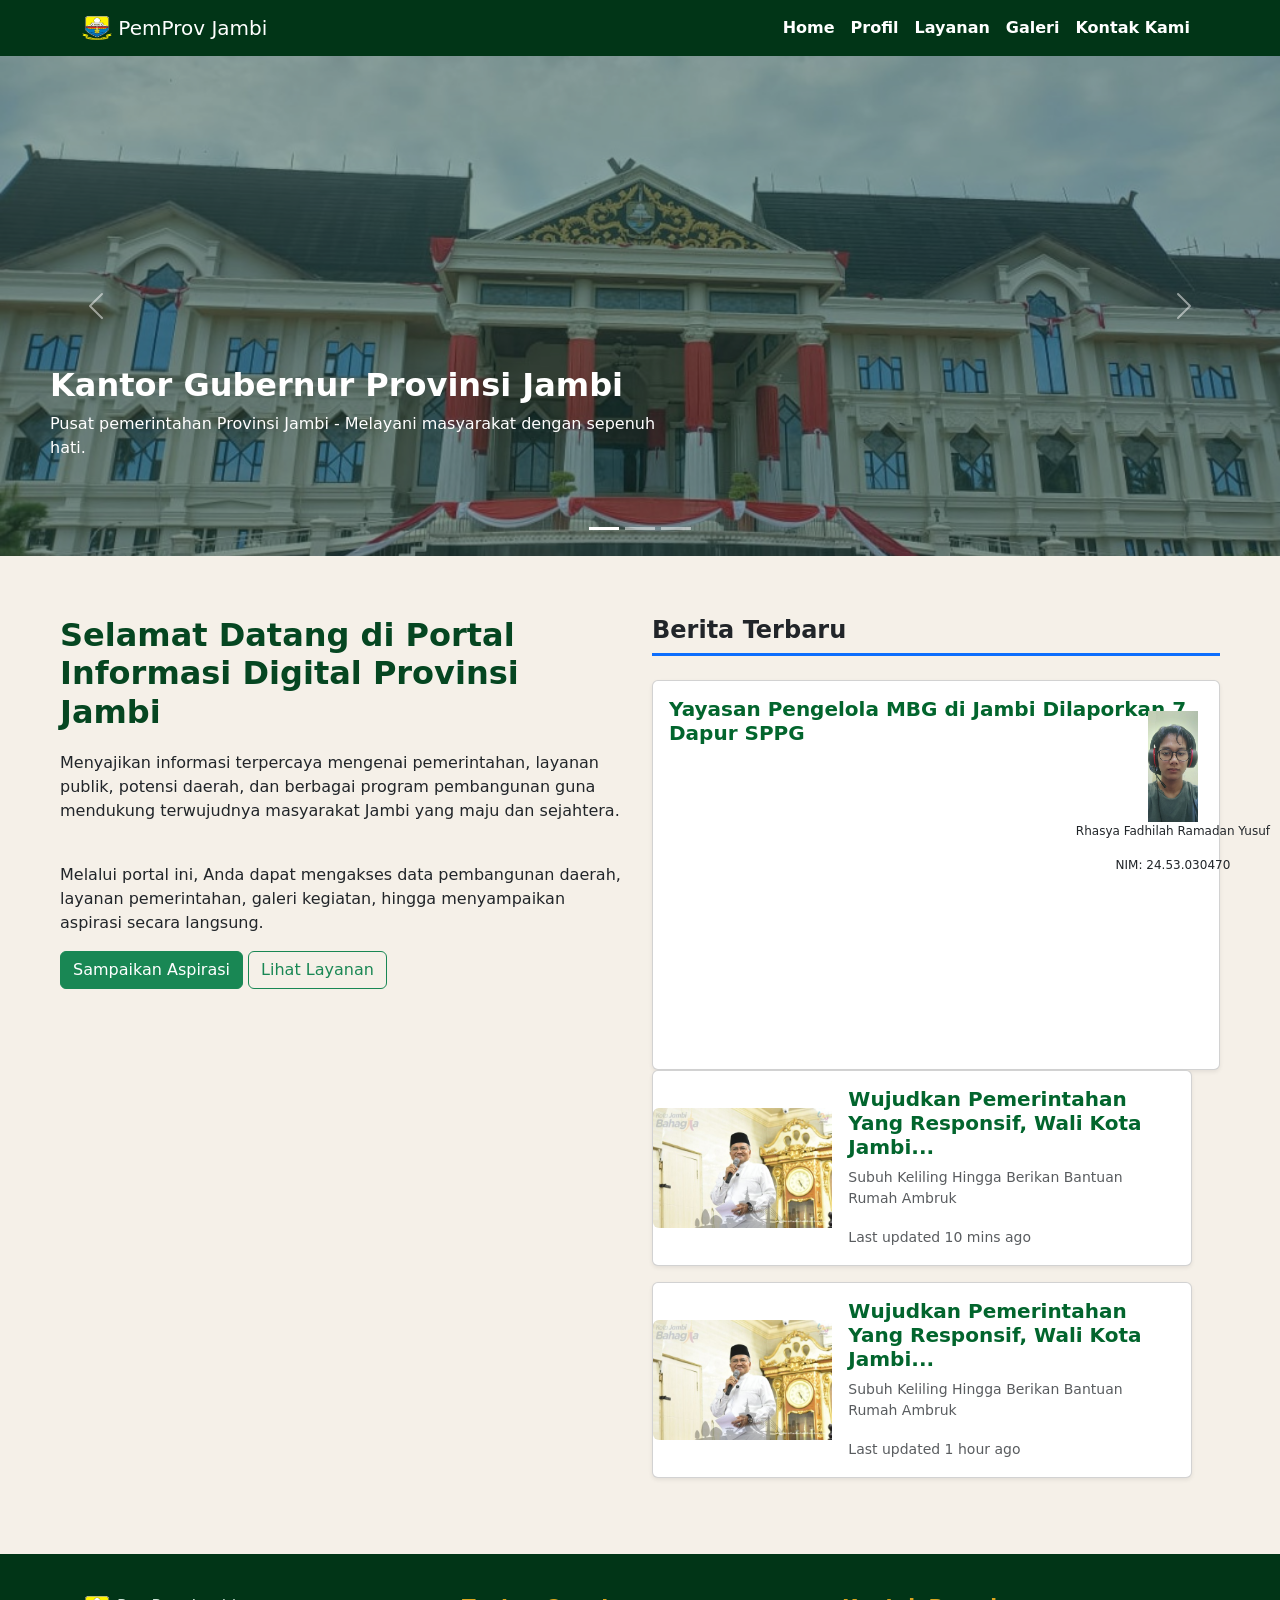
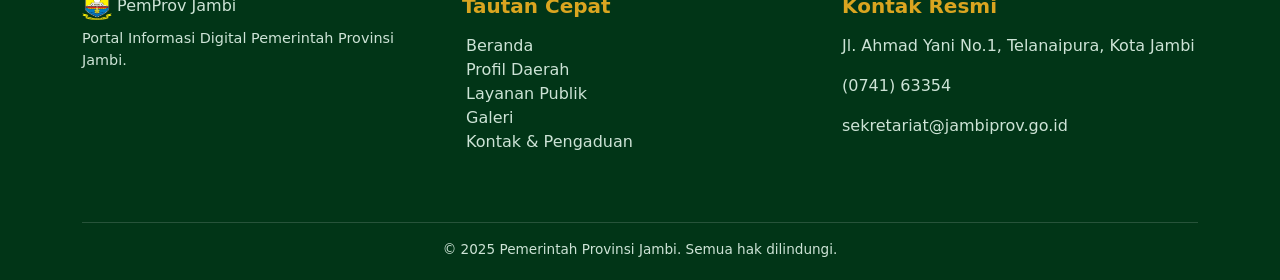
==== index.html @ 4973e969 "Add files via upload" ====
<!doctype html>
<html lang="en">

<head>

    <meta charset="utf-8">
    <meta name="viewport" content="width=device-width, initial-scale=1">
    <link href="https://cdn.jsdelivr.net/npm/bootstrap@5.0.2/dist/css/bootstrap.min.css" rel="stylesheet"
        integrity="sha384-EVSTQN3/azprG1Anm3QDgpJLIm9Nao0Yz1ztcQTwFspd3yD65VohhpuuCOmLASjC" crossorigin="anonymous">
    <link rel="stylesheet" href="style.css">
    <link rel="shortcut icon" href="gambar/logo provinsi.png">
    <title>index</title>
</head>

<body>
    <nav class="navbar navbar-expand-lg navbar-dark">
        <div class="container">
            <a class="navbar-brand" href="index.html">
                <img src="gambar/logo provinsi.png" alt="Logo" width="30" height="24"
                    class="d-inline-block align-text-top">
                PemProv Jambi
            </a>
            <button class="navbar-toggler" type="button" data-bs-toggle="collapse" data-bs-target="#navbarNav"
                aria-controls="navbarNav" aria-expanded="false" aria-label="Toggle navigation">
                <span class="navbar-toggler-icon"></span>
            </button>
            <div class="collapse navbar-collapse" id="navbarNav">
                <ul class="navbar-nav ms-auto">
                    <li class="nav-item">
                        <a class="nav-link active" aria-current="page" href="index.html">Home</a>
                    </li>
                    <li class="nav-item">
                        <a class="nav-link" href="profil.html">Profil</a>
                    </li>
                    <li class="nav-item">
                        <a class="nav-link" href="layanan.html">Layanan</a>
                    </li>
                    <li class="nav-item">
                        <a class="nav-link" href="galeri.html">Galeri</a>
                    </li>
                    <li class="nav-item">
                        <a class="nav-link" href="kontak.html">Kontak Kami</a>
                    </li>
                </ul>
            </div>
        </div>
    </nav>

    <div class="carousel-contain">
        <div id="carouselExampleCaptions" class="carousel slide" data-bs-ride="false">
            <div class="carousel-indicators">
                <button type="button" data-bs-target="#carouselExampleCaptions" data-bs-slide-to="0" class="active"
                    aria-current="true" aria-label="Slide 1"></button>
                <button type="button" data-bs-target="#carouselExampleCaptions" data-bs-slide-to="1"
                    aria-label="Slide 2"></button>
                <button type="button" data-bs-target="#carouselExampleCaptions" data-bs-slide-to="2"
                    aria-label="Slide 3"></button>
            </div>
            <div class="carousel-inner">
                <div class="carousel-item active">
                    <img src="gambar/kantor gubernur.jpg" class="d-block w-100"
                        alt="Kantor Gubernur Provinsi Jambi">
                    <div class="carousel-caption d-none d-md-block">
                        <h2>Kantor Gubernur Provinsi Jambi</h2>
                        <p>Pusat pemerintahan Provinsi Jambi - Melayani masyarakat dengan sepenuh hati.</p>
                    </div>
                </div>
                <div class="carousel-item">
                    <img src="gambar/Jembatan-Gentala-Arasy-Jambi.jpg" class="d-block w-100"
                        alt="Jembatan Gentala Arasy">
                    <div class="carousel-caption d-none d-md-block">
                        <h2>Jembatan Gentala Arasy</h2>
                        <p>Ikon kebanggaan infrastruktur Provinsi Jambi yang menghubungkan dua sisi Sungai Batanghari.
                        </p>
                    </div>
                </div>
                <div class="carousel-item">
                    <img src="gambar/peta.jpeg" class="d-block w-100" alt="...">
                    <div class="carousel-caption d-none d-md-block">
                        <h5>Peta Provinsi Jambi</h5>
                        <p></p>
                    </div>
                </div>
            </div>
            <button class="carousel-control-prev" type="button" data-bs-target="#carouselExampleCaptions"
                data-bs-slide="prev">
                <span class="carousel-control-prev-icon" aria-hidden="true"></span>
                <span class="visually-hidden">Previous</span>
            </button>
            <button class="carousel-control-next" type="button" data-bs-target="#carouselExampleCaptions"
                data-bs-slide="next">
                <span class="carousel-control-next-icon" aria-hidden="true"></span>
                <span class="visually-hidden">Next</span>
            </button>
        </div>
    </div>

    <section class="hero">
        <div class="sambutan">
            <div class="row align-items-start">
                <div class="col-lg-6 mb-4">
                    <h2>Selamat Datang di Portal Informasi Digital Provinsi Jambi</h2>
                    <p>Menyajikan informasi terpercaya mengenai pemerintahan, layanan publik,
                        potensi daerah, dan berbagai program pembangunan guna mendukung
                        terwujudnya masyarakat Jambi yang maju dan sejahtera.</p>
                    <br>
                    <p>Melalui portal ini, Anda dapat mengakses data pembangunan daerah, layanan pemerintahan, galeri
                        kegiatan, hingga menyampaikan aspirasi secara langsung.</p>
                    <div>
                        <a href="kontak.html" class="btn btn-success">Sampaikan Aspirasi</a>
                        <a href="layanan.html" class="btn btn-outline-success">Lihat Layanan</a>
                    </div>
                </div>

                <div class="col-lg-6">
                    <div class="border-bottom border-primary border-3 mb-4 pb-2">
                        <h4 class="fw-bold text-dark m-0">
                            Berita Terbaru
                        </h4>
                    </div>

                    <div class="card shadow-sm">
                        <div class="card-body">
                            <h5 class="card-title">Yayasan Pengelola MBG di Jambi Dilaporkan 7 Dapur SPPG</h5>

                            <div class="ratio ratio-16x9">
                                <iframe src="https://www.youtube.com/embed/WRfgl8xK8V0?si=l0uiQWqOsEFsYXa8" title="YouTube video"
                                    allowfullscreen>
                                </iframe>
                            </div>
                        </div>
                    </div>

                    <div class="card mb-3 shadow-sm" style="max-width: 540px;">
                        <div class="row g-0 align-items-center">
                            <div class="col-md-4">
                                <img src="gambar/berita1.jpg" class="img-fluid rounded-start h-100"
                                    alt="Berita 2" style="object-fit: cover;">
                            </div>
                            <div class="col-md-8">
                                <div class="card-body">
                                    <h5 class="card-title">Wujudkan Pemerintahan Yang Responsif, Wali Kota Jambi...</h5>
                                    <p class="card-text small text-muted">Subuh Keliling Hingga Berikan Bantuan Rumah
                                        Ambruk</p>
                                    <p class="card-text"><small class="text-muted">Last updated 10 mins ago</small></p>
                                </div>
                            </div>
                        </div>
                    </div>

                    <div class="card mb-3 shadow-sm" style="max-width: 540px;">
                        <div class="row g-0 align-items-center">
                            <div class="col-md-4">
                                <img src="gambar/berita1.jpg" class="img-fluid rounded-start h-100"
                                    alt="Berita 3" style="object-fit: cover;">
                            </div>
                            <div class="col-md-8">
                                <div class="card-body">
                                    <h5 class="card-title">Wujudkan Pemerintahan Yang Responsif, Wali Kota Jambi...</h5>
                                    <p class="card-text small text-muted">Subuh Keliling Hingga Berikan Bantuan Rumah
                                        Ambruk</p>
                                    <p class="card-text"><small class="text-muted">Last updated 1 hour ago</small></p>
                                </div>
                            </div>
                        </div>
                    </div>

                </div>
            </div>
        </div>
    </section>




    <footer>
        <div class="container">
            <div class="row">
                <div class="col-md-4 mb-4">
                    <a class="navbar-brand" href="index.html">
                        <img src="gambar/logo provinsi.png" alt="Logo" width="30" height="24"
                            class="d-inline-block align-text-top">
                        PemProv Jambi </a>
                    <p class="mt-2" style="font-size:0.9rem; ">Portal Informasi Digital Pemerintah Provinsi Jambi.</p>
                </div>
                <div class="col-md-4 mb-4">
                    <h5>Tautan Cepat</h5>
                    <ul class="list-unstyled">
                        <li><a href="index.html"><i class="bi bi-chevron-right me-1"></i>Beranda</a></li>
                        <li><a href="profil.html"><i class="bi bi-chevron-right me-1"></i>Profil Daerah</a></li>
                        <li><a href="layanan.html"><i class="bi bi-chevron-right me-1"></i>Layanan Publik</a></li>
                        <li><a href="galeri.html"><i class="bi bi-chevron-right me-1"></i>Galeri</a></li>
                        <li><a href="kontak.html"><i class="bi bi-chevron-right me-1"></i>Kontak & Pengaduan</a></li>
                    </ul>
                </div>
                <div class="col-md-4 mb-4">
                    <h5>Kontak Resmi</h5>
                    <p>Jl. Ahmad Yani No.1, Telanaipura, Kota Jambi</p>
                    <p>(0741) 63354</p>
                    <p>sekretariat@jambiprov.go.id</p>
                </div>
            </div>
            <div class="copyright">© 2025 Pemerintah Provinsi Jambi. Semua hak dilindungi.</div>
        </div>
    </footer>



    <script src="https://cdn.jsdelivr.net/npm/bootstrap@5.0.2/dist/js/bootstrap.bundle.min.js"
        integrity="sha384-MrcW6ZMFYlzcLA8Nl+NtUVF0sA7MsXsP1UyJoMp4YLEuNSfAP+JcXn/tWtIaxVXM"
        crossorigin="anonymous"></script>

    <div style="position:fixed; bottom:10px; right:10px; text-align:center;">
        <img src="gambar/foto gw.jpeg" width="50">
        <p style="font-size:12px;">Rhasya Fadhilah Ramadan Yusuf</p>
        <p style="font-size:12px;">NIM: 24.53.030470</p>
    </div>
</body>

</html>
---- style.css ----
.navbar {
    background-color: #013517;
}

.nav-item a {
    color: #fff;
    font-weight: bold;
}
.carousel-contain {
    height: 500px;
    background-color: #1a3a2a;
    
}

.carousel-item img {
  width: 100%;
  height: 500px;
  object-fit: cover;
  opacity: 0.55;
}

.carousel-caption {
  bottom: 60px;
  left: 50px;
  text-align: left;
  position: absolute;
  max-width: 50%;
}

.carousel-caption h2 {
    font-weight: bold;
}

.sambutan {
    background-color: #f5f0e8;
  
    padding: 60px;
}

.sambutan h2 {
    font-weight: bold;
    margin-bottom: 20px;
    color: #054621;
}

.page-header {
    background-color:#02652d;
    padding: 60px 0;
}

.page-header h1 {
    font-weight: bold;
    color: white;
}

.page-header p {
    color: white;
}

.section-title {
  color: #1a5c2a;
  font-weight: 700;
  margin-bottom: 8px;
  margin-top: 30px;
}

.lambang-section {
  background-color: #ffffff;
  padding: 18px;
  border-radius: 14px;
  box-shadow: 0 1px 8px rgba(0, 0, 0, 0.08);
  border: 1px solid rgba(2, 101, 45, 0.35);
  margin-top: 30px;
}

.lambang-title {
  font-weight: 700;
  font-size: 1.1rem;
  margin-bottom: 12px;
  border-bottom: none;
  padding-bottom: 0;
}

.lambang-subtitle {
  font-size: 1rem;
  font-weight: 700;
  color: #02652d;
}

.lambang-name {
  font-weight: 700;
  margin-bottom: 0.4rem;
}

.lambang-description {
  font-size: 0.92rem;
  color: #40514e;
  line-height: 1.4;
}

.lambang-table {
  margin: 0;
}

.lambang-table tbody tr td {
  padding: 4px 0;
}

.lambang-summary {
  padding-top: 10px;
  border-top: 1px solid rgba(2, 101, 45, 0.15);
}

.lambang-summary p {
  margin-bottom: 0.3rem;
  font-size: 0.92rem;
}

.lambang-summary strong {
  color: #02652d;
}

.visi-misi-section {
  background-color: #f5f0e8;
  padding: 60px 0;
}

.visi-kolom {
    padding: 32px;
    background-color: darkgreen;
    border-radius: 12px;
    height: 100%; 
}

.visi-kolom h4 {
    color: goldenrod;
    font-weight: bold;
}

.misi-kolom {
    padding: 32px;
    background-color: white;
    border-radius: 12px;
    height: 100%;
}

.misi-kolom h4 {
    color: goldenrod;
    font-weight: bold;
}

.misi-item {
  display: flex;
  gap: 12px;
  margin-bottom: 16px;
}

.misi-num {
  min-width: 32px;
  height: 32px;
  background-color: goldenrod;
  color: #fff;
  border-radius: 50%;
  display: flex;
  align-items: center;
  justify-content: center;
  font-weight: 700;
  font-size: 0.85rem;
}   

.wilayah-card {
  border: none;
  border-radius: 10px;
  box-shadow: 0 2px 10px rgba(0,0,0,0.07);
  transition: transform 0.2s;
}
.wilayah-card:hover {
  transform: translateY(-4px);
}
 .wilayah-card .card-header {
  background-color: #02652d;
  color: #fff;
  font-weight: 600;
  border-radius: 10px 10px 0 0 !important;
}
.stat-box {
  text-align: center;
  padding: 20px;
}
.stat-box .stat-num {
  font-size: 2.5rem;
  font-weight: 700;
  color: #02652d;
}
.stat-box .stat-label {
  color: #666;
  font-size: 0.9rem;
}

.tombol-galeri {
    display: flex;
    flex-wrap: wrap;
    gap: 20px;
    margin-top: 30px;
}

.Galeri-section .card {
    background-color: #f5f0e8;
    margin-top: 20px;
    height: 100%;
}

.Galeri-section .card-img-top {
    width: 100%;
    height: 250px;
    object-fit: cover;
}

.Galeri-section .card-body {
    display: flex;
    flex-direction: column;
    justify-content: flex-start;
}
.card{
    transition: 0.3s;
}

.card:hover{
    transform: translateY(-5px);
}

.card-title{
    font-weight: bold;
    color: #02652d;
}

.card-dinas {
  border: none;
  border-radius: 12px;
  box-shadow: 0 3px 14px rgba(0,0,0,0.09);
  transition: transform 0.25s, box-shadow 0.25s;
  overflow: hidden;
}
.card-dinas:hover {
  transform: translateY(-6px);
  box-shadow: 0 8px 24px rgba(0,0,0,0.14);
}
.card-dinas .card-body {
  padding: 28px;
}
.dinas-icon {
  width: 64px;
  height: 64px;
  border-radius: 16px;
  display: flex;
  align-items: center;
  justify-content: center;
  font-size: 1.8rem;
  color: #fff;
  margin-bottom: 16px;
}
.card-dinas h5 {
  color: var(--hijau-tua);
  font-weight: 700;
  margin-bottom: 8px;
}
.card-dinas p {
  font-size: 0.9rem;
  color: #555;
}

footer {
  background-color: #013517;
  color: #cde3d6;
  padding: 40px 0 20px;
}
footer h5 {
  color: goldenrod;
  font-weight: 700;
  margin-bottom: 16px;
}
footer a {
  color: #cde3d6;
  text-decoration: none;
}
footer a:hover {
  color: goldenrod;
}
footer .copyright {
  border-top: 1px solid rgba(255,255,255,0.15);
  margin-top: 28px;
  padding-top: 16px;
  font-size: 0.85rem;
  text-align: center;
}


.Galeri-section {
  padding-bottom: 48px; 
}

.Galeri-section .row {
  align-items: stretch; 
}

.Galeri-section .card {
  display: flex;
  flex-direction: column;
  height: 100%;
}



.form-card {
  background: #fff;
  border-radius: 14px;
  box-shadow: 0 4px 20px rgba(0,0,0,0.08);
  padding: 36px;
}
.form-label {
  font-weight: 600;
  color: #013517;
}
.form-control:focus,
.form-select:focus {
  border-color: #02652d;
  box-shadow: 0 0 0 0.2rem rgba(46,139,87,0.2);
}
.btn-kirim {
background-color: #013517;
  border: none;
  color: white;
  padding: 12px 32px;
  font-weight: 600;
  border-radius: 8px;
  font-size: 1rem;
  width: 100%;
  transition: opacity 0.2s;
}
.btn-kirim:hover {
  opacity: 0.88;
  color: #013517;
}
#alertSuccess { display: none; }


.info-card {
  background: linear-gradient(135deg, #013517, #02652d);
  border-radius: 14px;
  padding: 32px;
  color: #fff;
  height: 100%;
}
.info-card h4 {
  color: goldenrod;
  font-weight: 700;
  margin-bottom: 24px;
}
.info-item {
  display: flex;
  gap: 14px;
  margin-bottom: 20px;
  align-items: flex-start;
}
.info-icon {
  min-width: 42px;
  height: 42px;
  background: rgba(255,255,255,0.15);
  border-radius: 10px;
  display: flex;
  align-items: center;
  justify-content: center;
  font-size: 1.2rem;
}
.info-text strong {
  display: block;
  color: goldenrod;
  margin-bottom: 2px;
}
.info-text span {
  font-size: 0.9rem;
  color: #c8e8d4;
}
.sosmed-btn {
  display: inline-flex;
  align-items: center;
  gap: 8px;
  background: rgba(255,255,255,0.12);
  border: 1px solid rgba(255,255,255,0.25);
  border-radius: 8px;
  padding: 8px 14px;
  color: #fff;
  text-decoration: none;
  font-size: 0.85rem;
  transition: background 0.2s;
}
.sosmed-btn:hover {
  background: rgba(255,255,255,0.25);
  color: #fff;
}

.maps-section {
  background-color: beige;
  padding: 60px 0;
}
.maps-wrapper {
  border-radius: 14px;
  overflow: hidden;
  box-shadow: 0 4px 20px rgba(0,0,0,0.1);
}
.maps-wrapper iframe {
  width: 100%;
  height: 420px;
  border: none;
}
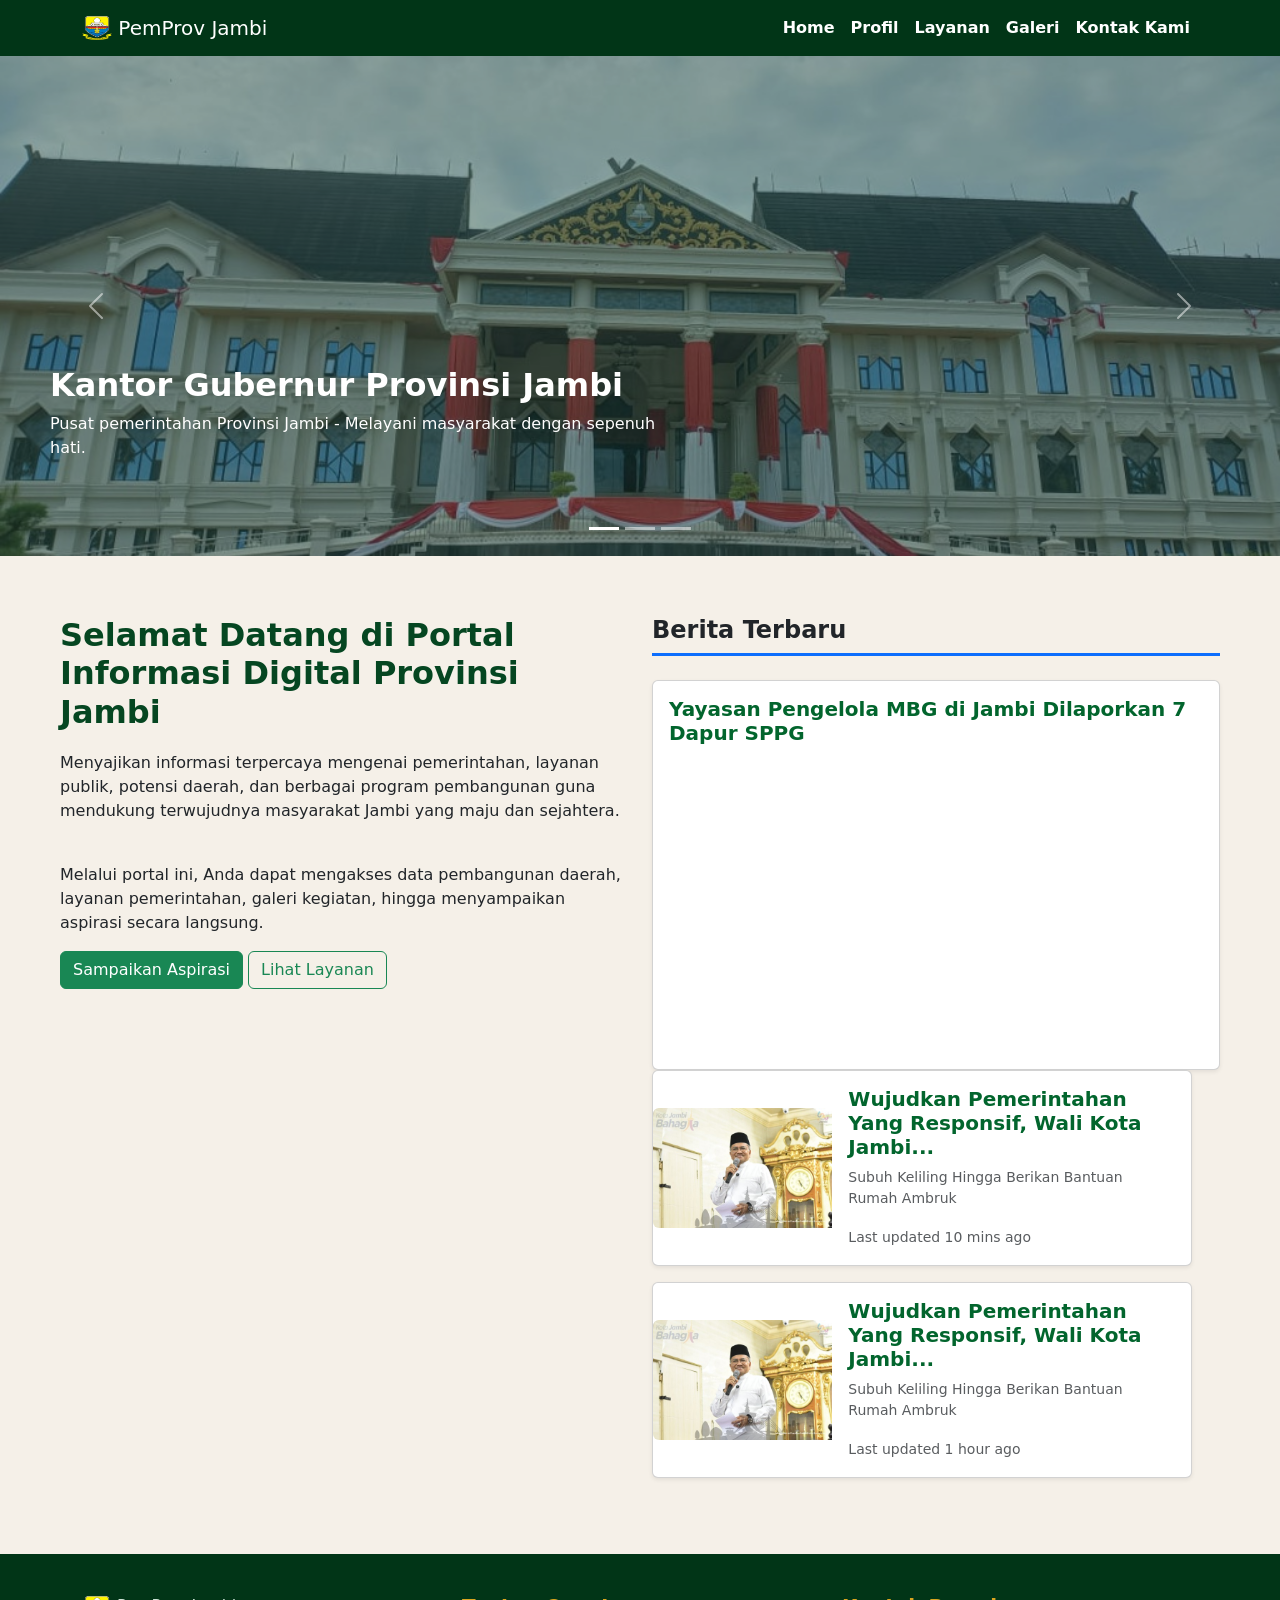
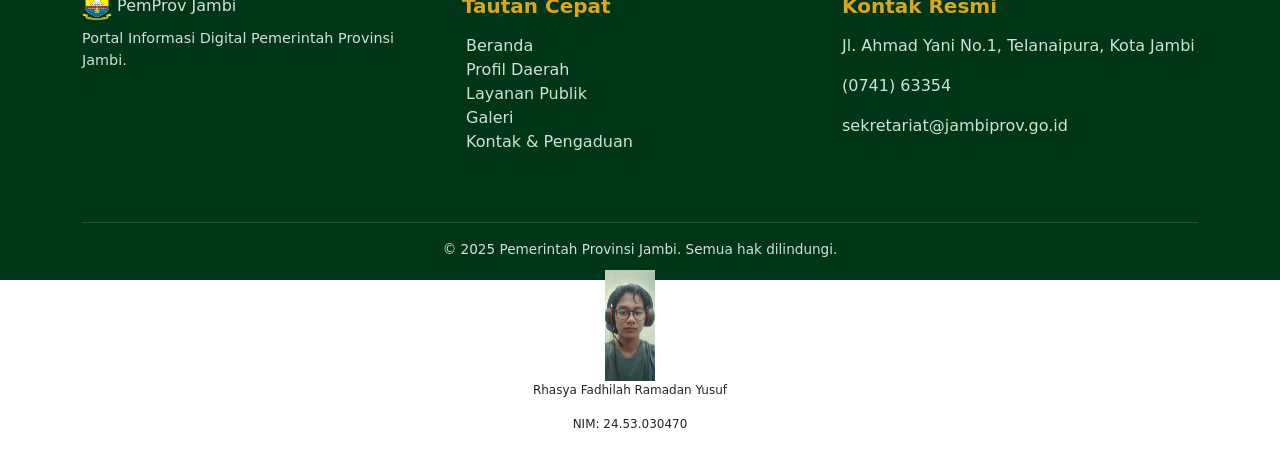
==== commit 910b718a: "Update index.html" ====
--- a/index.html
+++ b/index.html
@@ -210,11 +210,11 @@
         integrity="sha384-MrcW6ZMFYlzcLA8Nl+NtUVF0sA7MsXsP1UyJoMp4YLEuNSfAP+JcXn/tWtIaxVXM"
         crossorigin="anonymous"></script>
 
-    <div style="position:fixed; bottom:10px; right:10px; text-align:center;">
+    <div style="position:relative; bottom:10px; right:10px; text-align:center;">
         <img src="gambar/foto gw.jpeg" width="50">
         <p style="font-size:12px;">Rhasya Fadhilah Ramadan Yusuf</p>
         <p style="font-size:12px;">NIM: 24.53.030470</p>
     </div>
 </body>
 
-</html>+</html>
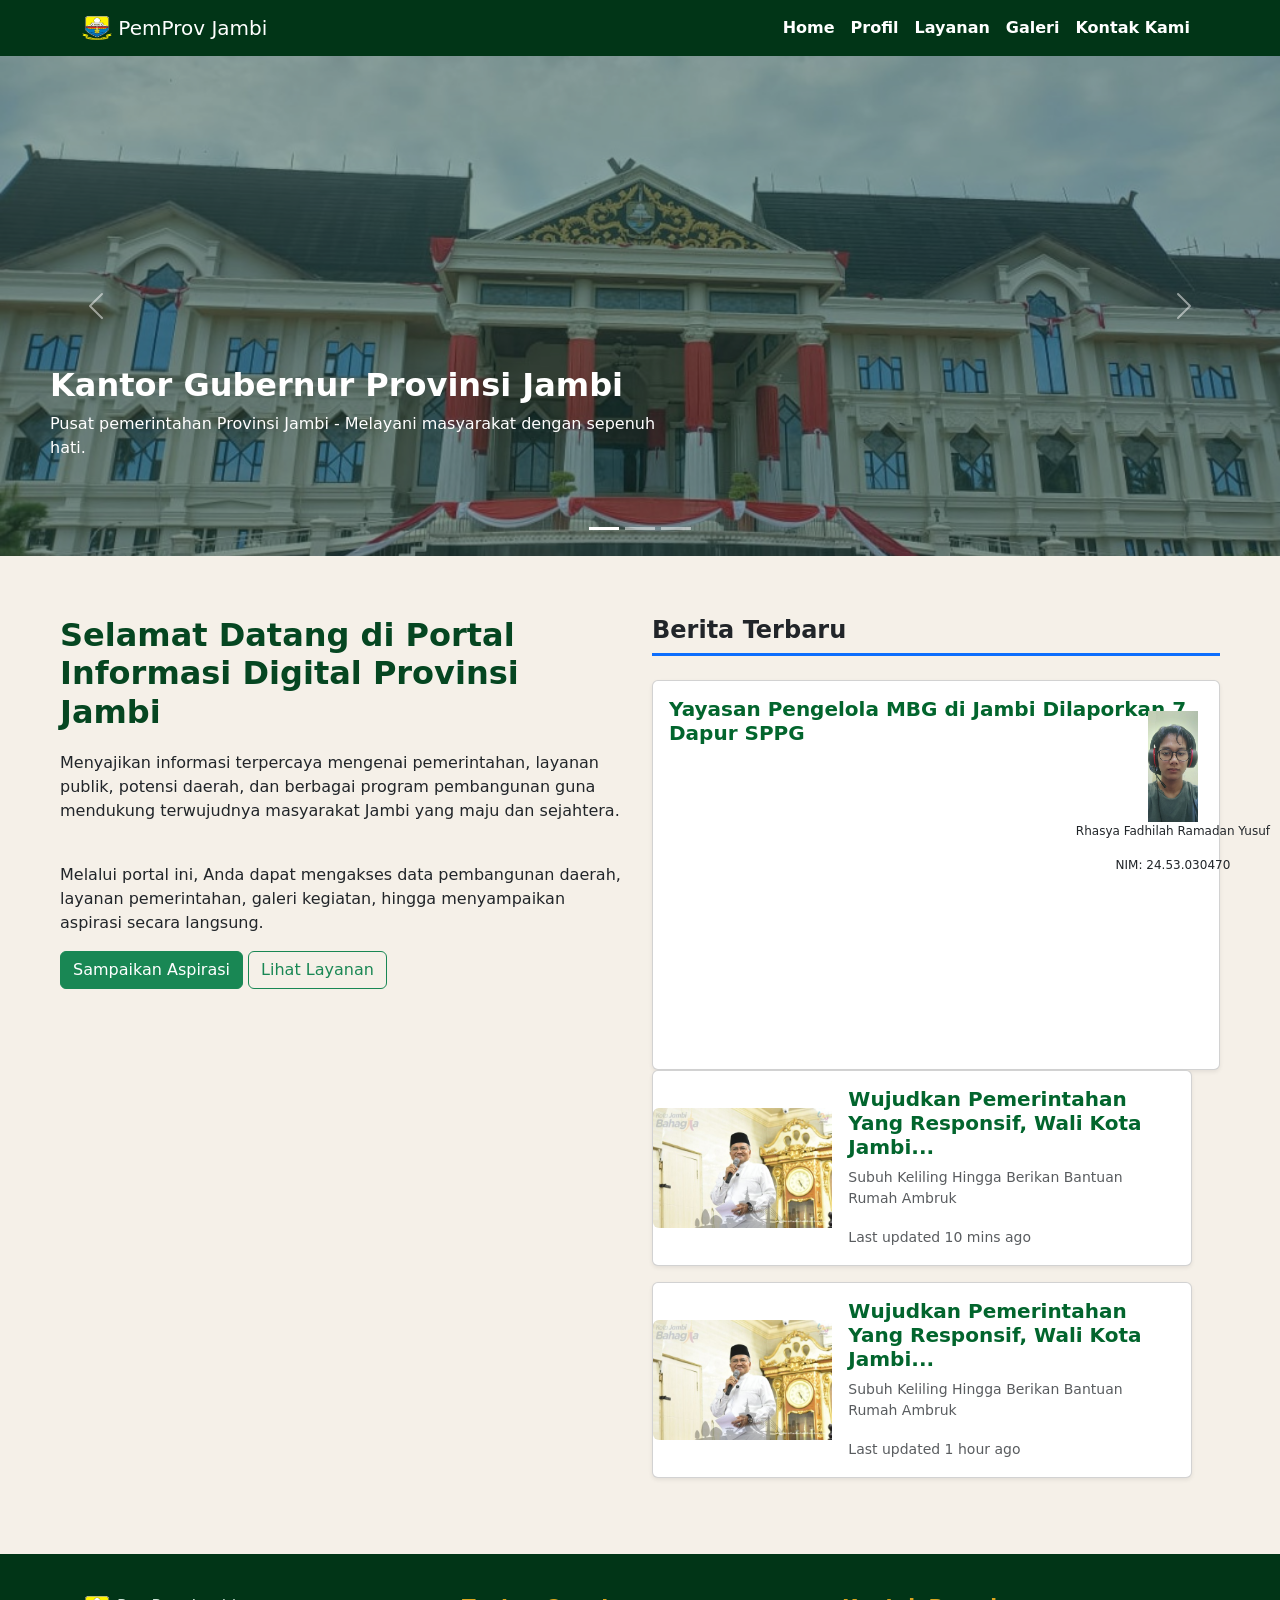
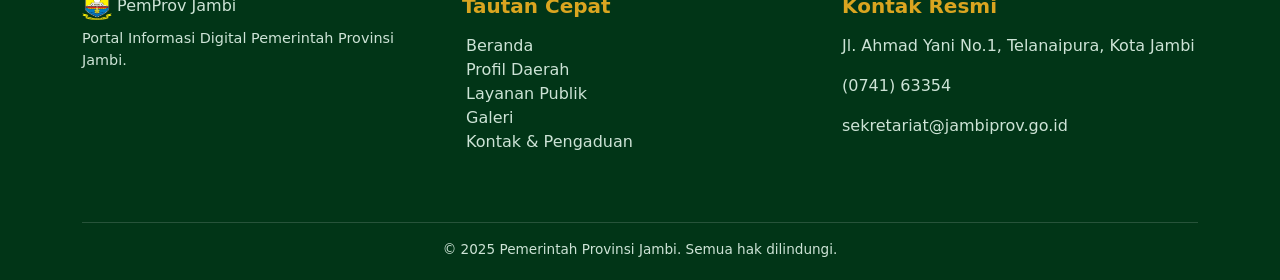
==== commit 79b2a81c: "Add files via upload" ====
--- a/index.html
+++ b/index.html
@@ -210,11 +210,11 @@
         integrity="sha384-MrcW6ZMFYlzcLA8Nl+NtUVF0sA7MsXsP1UyJoMp4YLEuNSfAP+JcXn/tWtIaxVXM"
         crossorigin="anonymous"></script>
 
-    <div style="position:relative; bottom:10px; right:10px; text-align:center;">
+    <div style="position:fixed; bottom:10px; right:10px; text-align:center;">
         <img src="gambar/foto gw.jpeg" width="50">
         <p style="font-size:12px;">Rhasya Fadhilah Ramadan Yusuf</p>
         <p style="font-size:12px;">NIM: 24.53.030470</p>
     </div>
 </body>
 
-</html>
+</html>
